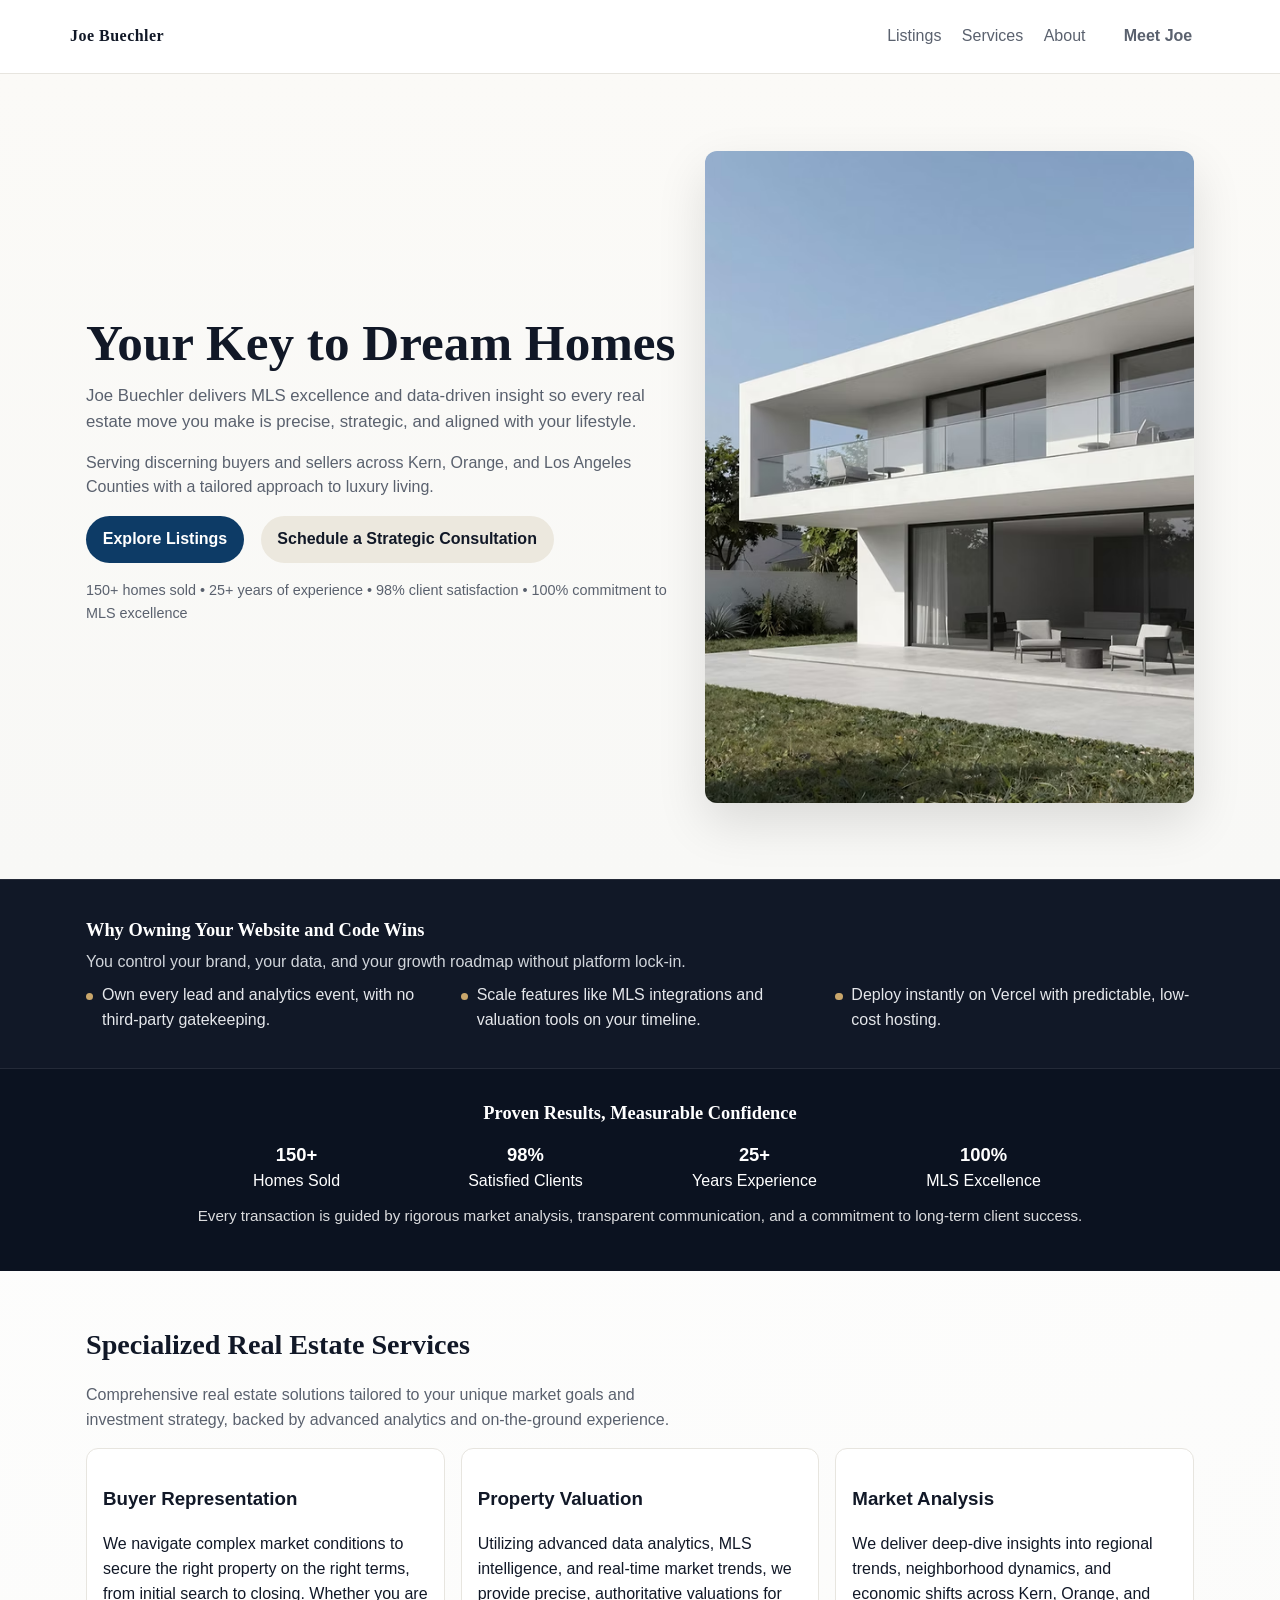
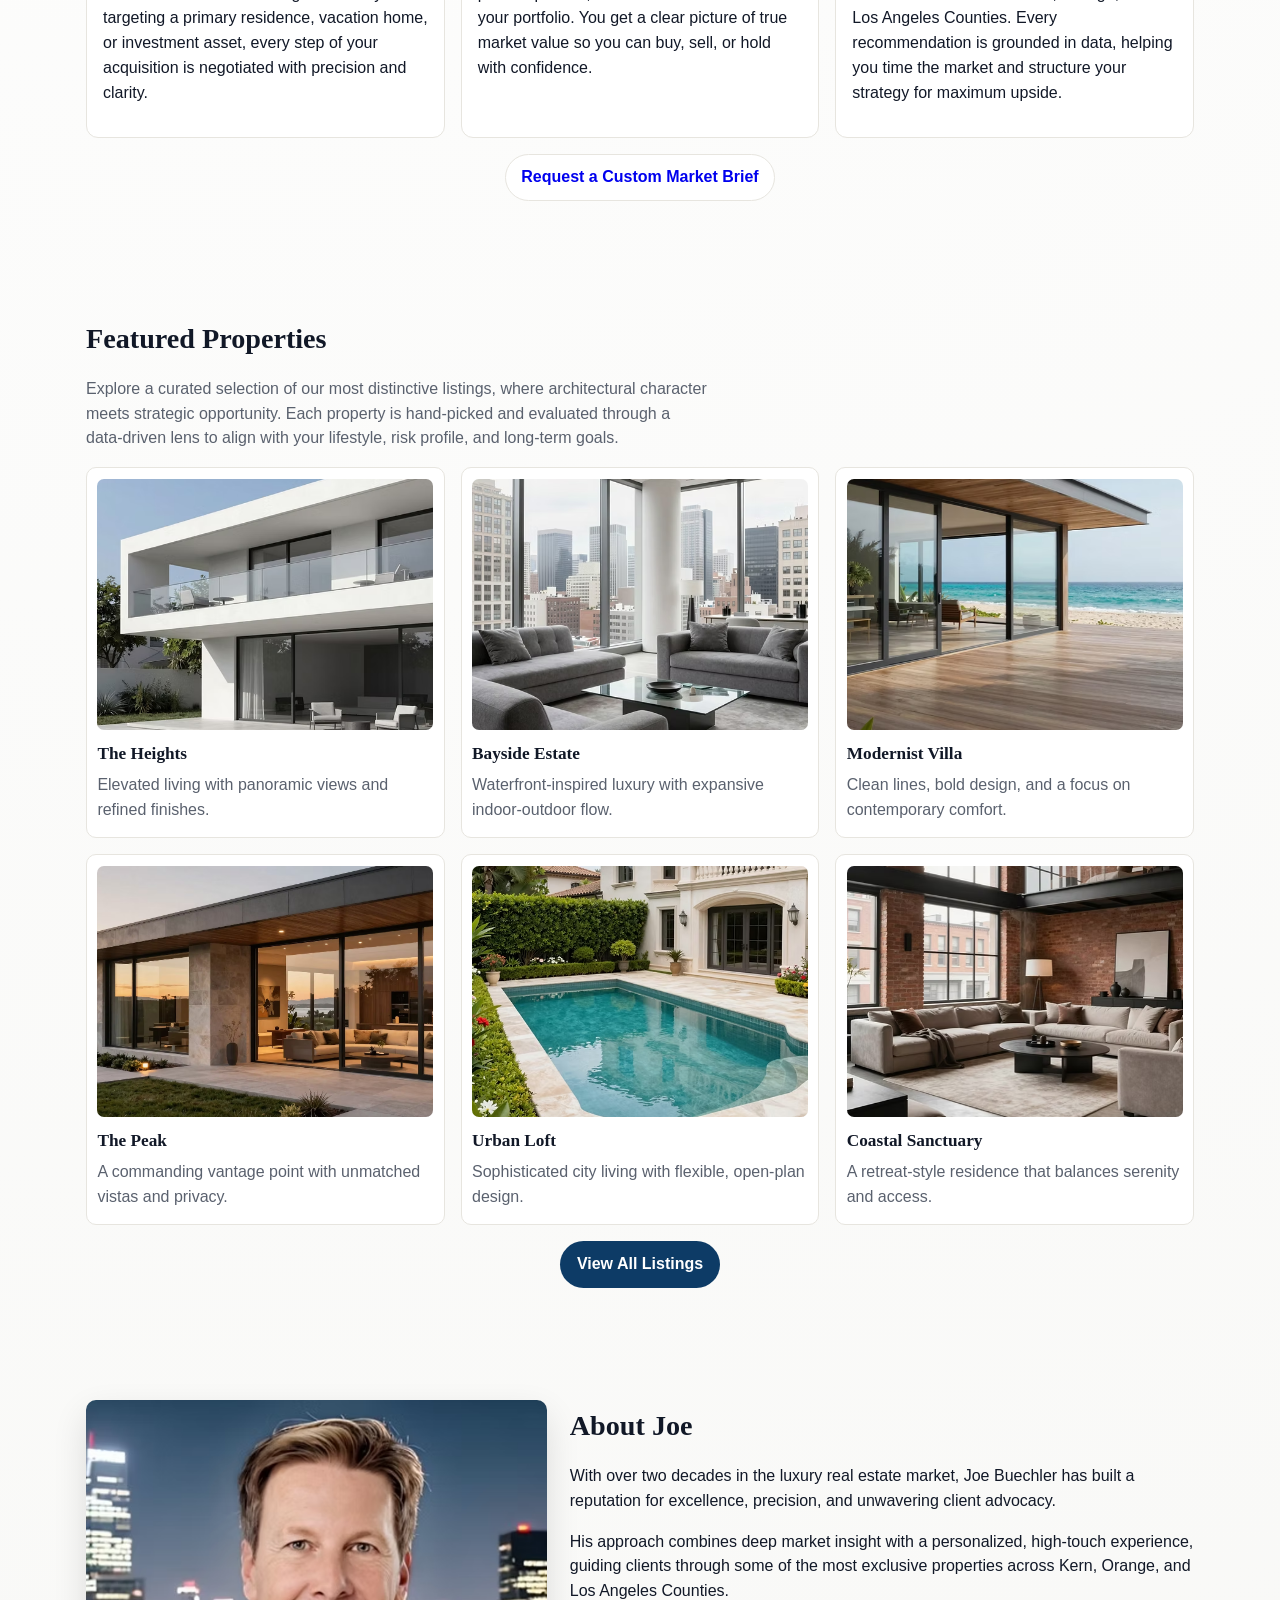
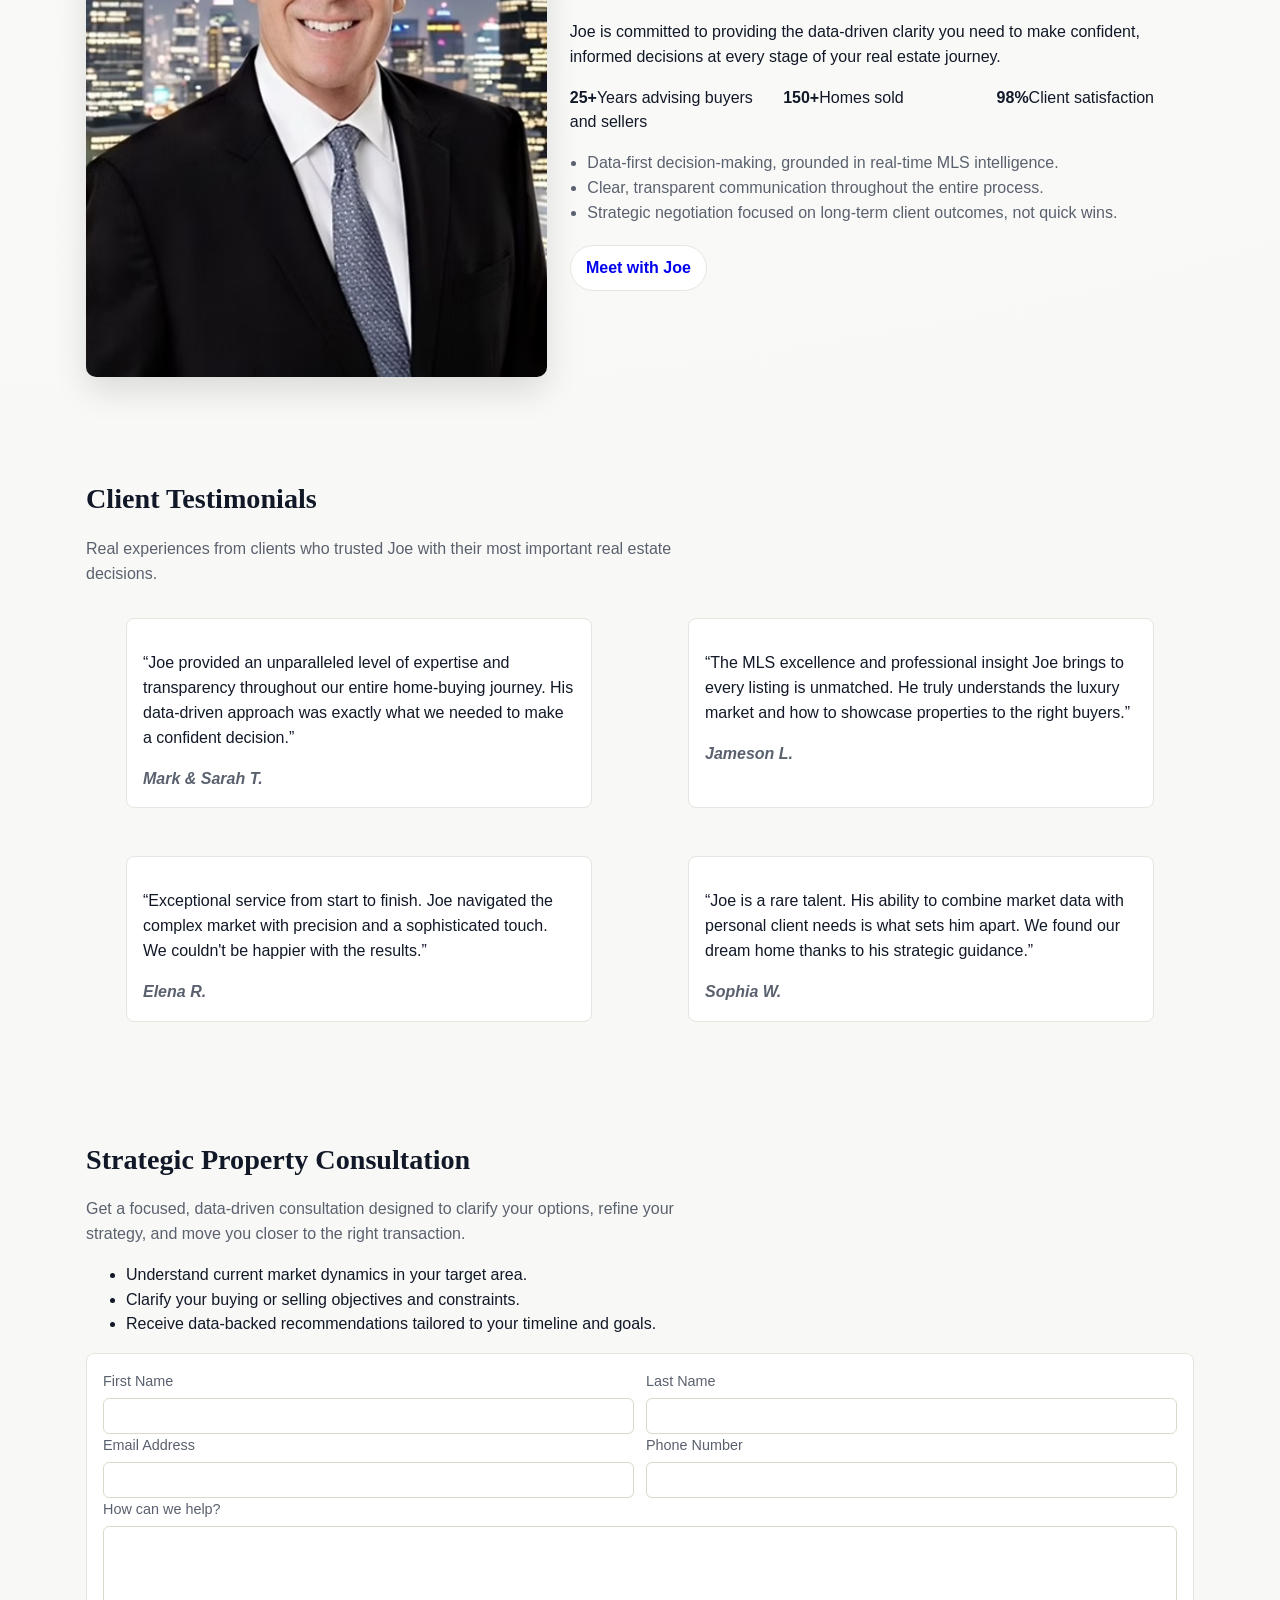
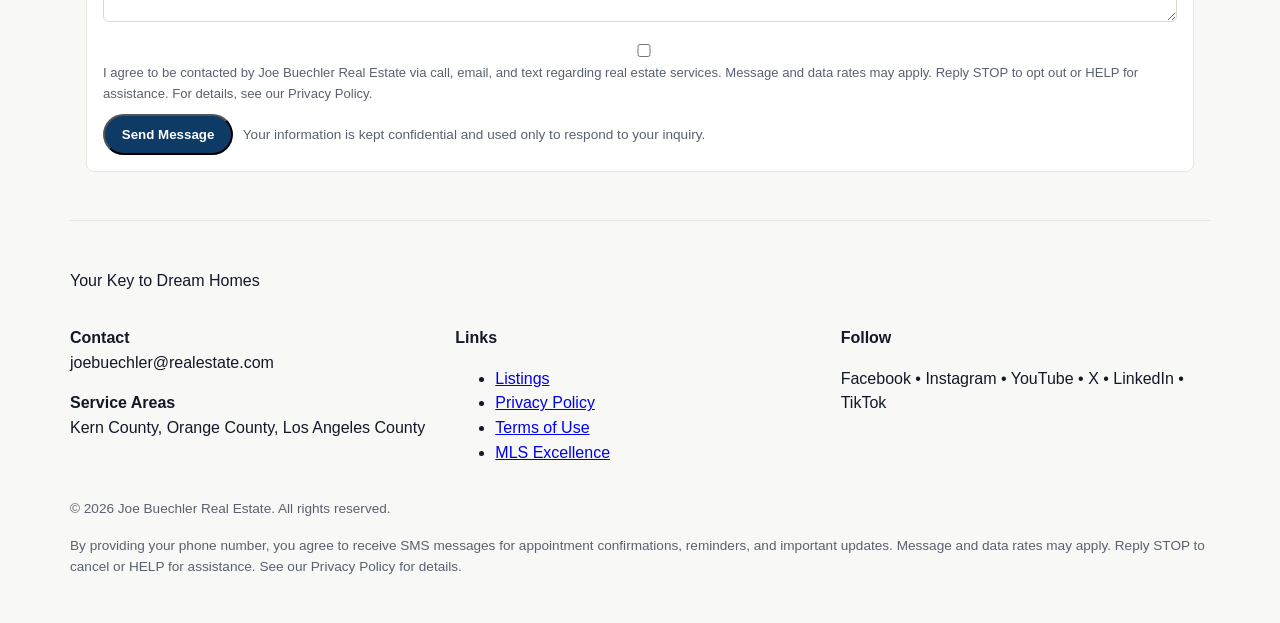
==== index.html @ d2c79ba0 "feat: initial joe buechler landing page" ====
<!doctype html>
<html lang="en">
<head>
  <meta charset="utf-8" />
  <meta name="viewport" content="width=device-width,initial-scale=1" />
  <title>Your Key to Dream Homes — Joe Buechler</title>
  <meta name="description" content="Joe Buechler delivers MLS excellence and data-driven insight for discerning buyers and sellers across Kern, Orange, and Los Angeles Counties." />
  <link rel="stylesheet" href="css/styles.css">
</head>
<body>
  <header class="site-header">
    <div class="container header-inner">
      <a class="brand" href="#">Joe Buechler</a>
      <nav class="site-nav" aria-label="Primary">
        <a href="#listings">Listings</a>
        <a href="#services">Services</a>
        <a href="#about">About</a>
        <a href="#contact" class="btn btn-ghost">Meet Joe</a>
      </nav>
    </div>
  </header>

  <main>
    <!-- Hero -->
    <section class="hero" id="hero">
      <div class="container hero-grid">
        <div class="hero-copy">
          <h1>Your Key to Dream Homes</h1>
          <p class="lede">Joe Buechler delivers MLS excellence and data-driven insight so every real estate move you make is precise, strategic, and aligned with your lifestyle.</p>
          <p class="sub">Serving discerning buyers and sellers across Kern, Orange, and Los Angeles Counties with a tailored approach to luxury living.</p>

          <div class="hero-ctas">
            <a class="btn btn-primary" href="#listings">Explore Listings</a>
            <a class="btn btn-secondary" href="#contact">Schedule a Strategic Consultation</a>
          </div>

          <p class="micro-trust">150+ homes sold • 25+ years of experience • 98% client satisfaction • 100% commitment to MLS excellence</p>
        </div>

        <figure class="hero-media">
          <img src="pics/Screenshot%202026-05-12%20155705.png" alt="Luxury city-view interior with floor-to-ceiling windows" loading="eager" decoding="async">
        </figure>
      </div>
    </section>

    <section class="ownership-band" aria-labelledby="ownership-title">
      <div class="container ownership-inner">
        <h2 id="ownership-title">Why Owning Your Website and Code Wins</h2>
        <p>You control your brand, your data, and your growth roadmap without platform lock-in.</p>
        <ul>
          <li>Own every lead and analytics event, with no third-party gatekeeping.</li>
          <li>Scale features like MLS integrations and valuation tools on your timeline.</li>
          <li>Deploy instantly on Vercel with predictable, low-cost hosting.</li>
        </ul>
      </div>
    </section>

    <!-- Trust metrics band -->
    <section class="metrics-band" aria-labelledby="metrics-label">
      <div class="container metrics-inner">
        <h2 id="metrics-label">Proven Results, Measurable Confidence</h2>
        <div class="metrics-grid">
          <div class="metric"><strong>150+</strong><span>Homes Sold</span></div>
          <div class="metric"><strong>98%</strong><span>Satisfied Clients</span></div>
          <div class="metric"><strong>25+</strong><span>Years Experience</span></div>
          <div class="metric"><strong>100%</strong><span>MLS Excellence</span></div>
        </div>
        <p class="metrics-copy">Every transaction is guided by rigorous market analysis, transparent communication, and a commitment to long-term client success.</p>
      </div>
    </section>

    <!-- Services -->
    <section id="services" class="section">
      <div class="container">
        <h2>Specialized Real Estate Services</h2>
        <p class="intro">Comprehensive real estate solutions tailored to your unique market goals and investment strategy, backed by advanced analytics and on-the-ground experience.</p>

        <div class="cards">
          <article class="card">
            <h3>Buyer Representation</h3>
            <p>We navigate complex market conditions to secure the right property on the right terms, from initial search to closing. Whether you are targeting a primary residence, vacation home, or investment asset, every step of your acquisition is negotiated with precision and clarity.</p>
          </article>

          <article class="card">
            <h3>Property Valuation</h3>
            <p>Utilizing advanced data analytics, MLS intelligence, and real-time market trends, we provide precise, authoritative valuations for your portfolio. You get a clear picture of true market value so you can buy, sell, or hold with confidence.</p>
          </article>

          <article class="card">
            <h3>Market Analysis</h3>
            <p>We deliver deep-dive insights into regional trends, neighborhood dynamics, and economic shifts across Kern, Orange, and Los Angeles Counties. Every recommendation is grounded in data, helping you time the market and structure your strategy for maximum upside.</p>
          </article>
        </div>

        <p class="center"><a class="btn btn-outline" href="#contact">Request a Custom Market Brief</a></p>
      </div>
    </section>

    <!-- Featured properties -->
    <section id="listings" class="section">
      <div class="container">
        <h2>Featured Properties</h2>
        <p class="intro">Explore a curated selection of our most distinctive listings, where architectural character meets strategic opportunity. Each property is hand-picked and evaluated through a data-driven lens to align with your lifestyle, risk profile, and long-term goals.</p>

        <div class="properties-grid">
          <article class="property-card">
            <img src="pics/Screenshot%202026-05-12%20155705.png" alt="The Heights listing interior" loading="lazy" decoding="async">
            <h4>The Heights</h4>
            <p>Elevated living with panoramic views and refined finishes.</p>
          </article>
          <article class="property-card">
            <img src="pics/Screenshot%202026-05-12%20155715.png" alt="Bayside Estate listing with pool" loading="lazy" decoding="async">
            <h4>Bayside Estate</h4>
            <p>Waterfront-inspired luxury with expansive indoor-outdoor flow.</p>
          </article>
          <article class="property-card">
            <img src="pics/Screenshot%202026-05-12%20155812.png" alt="Modernist Villa listing exterior" loading="lazy" decoding="async">
            <h4>Modernist Villa</h4>
            <p>Clean lines, bold design, and a focus on contemporary comfort.</p>
          </article>
          <article class="property-card">
            <img src="pics/ai-generated-IMAGE.avif" alt="The Peak listing with commanding architectural angles" loading="lazy" decoding="async">
            <h4>The Peak</h4>
            <p>A commanding vantage point with unmatched vistas and privacy.</p>
          </article>
          <article class="property-card">
            <img src="pics/Screenshot%202026-05-12%20155726.png" alt="Urban Loft listing with exposed brick and open plan" loading="lazy" decoding="async">
            <h4>Urban Loft</h4>
            <p>Sophisticated city living with flexible, open-plan design.</p>
          </article>
          <article class="property-card">
            <img src="pics/Screenshot%202026-05-12%20155758.png" alt="Coastal Sanctuary listing with beachfront deck" loading="lazy" decoding="async">
            <h4>Coastal Sanctuary</h4>
            <p>A retreat-style residence that balances serenity and access.</p>
          </article>
        </div>

        <p class="center"><a class="btn btn-primary" href="#listings">View All Listings</a></p>
      </div>
    </section>

    <!-- About -->
    <section id="about" class="section about">
      <div class="container about-grid">
        <figure class="about-media">
          <img src="pics/joe%20pic.avif" alt="Portrait of Joe Buechler" loading="lazy" decoding="async">
        </figure>
        <div>
        <h2>About Joe</h2>
        <p>With over two decades in the luxury real estate market, Joe Buechler has built a reputation for excellence, precision, and unwavering client advocacy.</p>
        <p>His approach combines deep market insight with a personalized, high-touch experience, guiding clients through some of the most exclusive properties across Kern, Orange, and Los Angeles Counties.</p>
        <p>Joe is committed to providing the data-driven clarity you need to make confident, informed decisions at every stage of your real estate journey.</p>

        <div class="stats-row">
          <div><strong>25+</strong><span>Years advising buyers and sellers</span></div>
          <div><strong>150+</strong><span>Homes sold</span></div>
          <div><strong>98%</strong><span>Client satisfaction</span></div>
        </div>

        <ul class="why-list">
          <li>Data-first decision-making, grounded in real-time MLS intelligence.</li>
          <li>Clear, transparent communication throughout the entire process.</li>
          <li>Strategic negotiation focused on long-term client outcomes, not quick wins.</li>
        </ul>

        <p><a class="btn btn-outline" href="#contact">Meet with Joe</a></p>
        </div>
      </div>
    </section>

    <!-- Testimonials -->
    <section class="section testimonials">
      <div class="container">
        <h2>Client Testimonials</h2>
        <p class="intro">Real experiences from clients who trusted Joe with their most important real estate decisions.</p>

        <div class="testimonials-grid">
          <blockquote class="testi">
            <p>“Joe provided an unparalleled level of expertise and transparency throughout our entire home-buying journey. His data-driven approach was exactly what we needed to make a confident decision.”</p>
            <cite>Mark & Sarah T.</cite>
          </blockquote>

          <blockquote class="testi">
            <p>“The MLS excellence and professional insight Joe brings to every listing is unmatched. He truly understands the luxury market and how to showcase properties to the right buyers.”</p>
            <cite>Jameson L.</cite>
          </blockquote>

          <blockquote class="testi">
            <p>“Exceptional service from start to finish. Joe navigated the complex market with precision and a sophisticated touch. We couldn't be happier with the results.”</p>
            <cite>Elena R.</cite>
          </blockquote>

          <blockquote class="testi">
            <p>“Joe is a rare talent. His ability to combine market data with personal client needs is what sets him apart. We found our dream home thanks to his strategic guidance.”</p>
            <cite>Sophia W.</cite>
          </blockquote>
        </div>
      </div>
    </section>

    <!-- Strategic consultation / form -->
    <section id="contact" class="section contact">
      <div class="container">
        <h2>Strategic Property Consultation</h2>
        <p class="intro">Get a focused, data-driven consultation designed to clarify your options, refine your strategy, and move you closer to the right transaction.</p>

        <ul class="value-list">
          <li>Understand current market dynamics in your target area.</li>
          <li>Clarify your buying or selling objectives and constraints.</li>
          <li>Receive data-backed recommendations tailored to your timeline and goals.</li>
        </ul>

        <form class="lead-form" action="#" method="post" novalidate>
          <div class="form-row">
            <label>First Name<input type="text" name="first" required></label>
            <label>Last Name<input type="text" name="last" required></label>
          </div>
          <div class="form-row">
            <label>Email Address<input type="email" name="email" required></label>
            <label>Phone Number<input type="tel" name="phone"></label>
          </div>
          <label class="full">How can we help?<textarea name="message" rows="5"></textarea></label>

          <label class="consent"><input type="checkbox" required> I agree to be contacted by Joe Buechler Real Estate via call, email, and text regarding real estate services. Message and data rates may apply. Reply STOP to opt out or HELP for assistance. For details, see our Privacy Policy.</label>

          <div class="form-actions">
            <button class="btn btn-primary" type="submit">Send Message</button>
            <p class="micro">Your information is kept confidential and used only to respond to your inquiry.</p>
          </div>
        </form>
      </div>
    </section>
  </main>

  <footer class="site-footer">
    <div class="container footer-inner">
      <p class="tagline">Your Key to Dream Homes</p>
      <div class="footer-grid">
        <div>
          <p><strong>Contact</strong><br>joebuechler@realestate.com</p>
          <p><strong>Service Areas</strong><br>Kern County, Orange County, Los Angeles County</p>
        </div>

        <div>
          <p><strong>Links</strong></p>
          <ul class="footer-links">
            <li><a href="#listings">Listings</a></li>
            <li><a href="#">Privacy Policy</a></li>
            <li><a href="#">Terms of Use</a></li>
            <li><a href="#">MLS Excellence</a></li>
          </ul>
        </div>

        <div>
          <p><strong>Follow</strong></p>
          <div class="socials">Facebook • Instagram • YouTube • X • LinkedIn • TikTok</div>
        </div>
      </div>

      <p class="legal">© 2026 Joe Buechler Real Estate. All rights reserved.</p>
      <p class="legal small">By providing your phone number, you agree to receive SMS messages for appointment confirmations, reminders, and important updates. Message and data rates may apply. Reply STOP to cancel or HELP for assistance. See our Privacy Policy for details.</p>
    </div>
  </footer>

  <script src="js/main.js" defer></script>
</body>
</html>
---- css/styles.css ----
:root{
  --bg:#f8f8f6;--surface:#ffffff;--muted:#5a616e;--accent:#111827;--primary:#0d3b66;--radius:12px;--container:1140px;--line:#e7e5df;--warm:#c9a66b
}
*{box-sizing:border-box}
body{font-family:"Avenir Next",Avenir,"Segoe UI",sans-serif;color:var(--accent);margin:0;background:radial-gradient(circle at 20% 0%,#ffffff 0%,var(--bg) 70%);-webkit-font-smoothing:antialiased;line-height:1.55}
.container{max-width:var(--container);margin:0 auto;padding:1rem}
.site-header{border-bottom:1px solid var(--line);background:rgba(255,255,255,.88);backdrop-filter:blur(6px);position:sticky;top:0;z-index:20}
.header-inner{display:flex;align-items:center;justify-content:space-between;padding:.75rem 0}
.brand{font-family:Georgia,"Times New Roman",serif;font-weight:700;letter-spacing:.03em;color:var(--accent);text-decoration:none}
.site-nav a{margin-left:1rem;color:var(--muted);text-decoration:none}
.btn{display:inline-block;padding:.7rem 1.05rem;border-radius:999px;text-decoration:none;font-weight:600;transition:transform .18s ease,box-shadow .18s ease}
.btn-primary{background:var(--primary);color:#fff}
.btn-primary:hover,.btn-secondary:hover,.btn-outline:hover{transform:translateY(-1px);box-shadow:0 8px 18px rgba(17,24,39,.12)}
.btn-secondary{background:#ece8de;color:var(--accent)}
.btn-outline{border:1px solid var(--line);padding:.62rem .95rem;background:#fff}
.btn-ghost{background:transparent;border:1px solid transparent}

.hero{padding:2.2rem 0 2.8rem;background:linear-gradient(180deg,#fbfaf7 0%,#f8f8f6 100%)}
.hero-grid{display:grid;grid-template-columns:1fr;gap:1.2rem;align-items:center}
.hero h1{font-family:Georgia,"Times New Roman",serif;font-size:clamp(1.9rem,4vw,3.4rem);line-height:1.08;margin:0 0 .75rem}
.lede{font-size:1.05rem;color:var(--muted);margin:0 0 .25rem}
.sub{color:var(--muted);margin-bottom:1rem}
.hero-ctas a{margin-right:.75rem}
.micro-trust{color:var(--muted);font-size:.9rem;margin-top:1rem}
.hero-media{margin:0;overflow:hidden;border-radius:var(--radius);box-shadow:0 20px 50px rgba(0,0,0,.12)}
.hero-media img{display:block;width:100%;height:100%;min-height:340px;object-fit:cover}

.ownership-band{background:#111827;color:#fff;padding:1.2rem 0;border-top:1px solid rgba(255,255,255,.08);border-bottom:1px solid rgba(255,255,255,.08)}
.ownership-band h2{margin:0 0 .35rem;font-family:Georgia,"Times New Roman",serif;font-size:1.15rem}
.ownership-band p{margin:.1rem 0 .55rem;color:#d1d5db}
.ownership-band ul{display:grid;grid-template-columns:1fr;gap:.35rem;list-style:none;padding:0;margin:0}
.ownership-band li{position:relative;padding-left:1rem;color:#e5e7eb}
.ownership-band li::before{content:"";position:absolute;left:0;top:.6em;width:.45rem;height:.45rem;border-radius:999px;background:var(--warm)}

.metrics-band{background:#0b1220;color:#fff;padding:.8rem 0}
.metrics-inner{display:flex;flex-direction:column;align-items:center}
.metrics-inner h2{font-family:Georgia,"Times New Roman",serif;margin:.1rem 0 .8rem;text-align:center;font-size:1.15rem}
.metrics-grid{display:grid;grid-template-columns:repeat(4,1fr);gap:1rem;width:100%;max-width:900px;text-align:center}
.metric strong{display:block;font-size:1.15rem}
.metrics-copy{color:rgba(255,255,255,.85);font-size:.95rem;margin-top:.6rem}

.section{padding:2rem 0}
.intro{color:var(--muted);max-width:70ch}
.section h2{font-family:Georgia,"Times New Roman",serif;font-size:clamp(1.45rem,2.2vw,2rem);margin:.25rem 0 .7rem}
.cards{display:grid;grid-template-columns:1fr;gap:1rem;margin-top:1rem}
.card{background:var(--surface);border:1px solid var(--line);padding:1rem;border-radius:var(--radius)}

.properties-grid{display:grid;grid-template-columns:1fr;gap:1rem;margin-top:1rem}
.property-card{border:1px solid var(--line);padding:.65rem;border-radius:10px;background:var(--surface)}
.property-card img{display:block;width:100%;aspect-ratio:4/3;object-fit:cover;border-radius:7px}
.property-card h4{margin:.65rem 0 .35rem;font-family:Georgia,"Times New Roman",serif;font-size:1.08rem}
.property-card p{margin:0 0 .25rem;color:var(--muted)}

.about-grid{display:grid;grid-template-columns:1fr;gap:1rem;align-items:start}
.about-media{margin:0;border-radius:10px;overflow:hidden;box-shadow:0 14px 34px rgba(0,0,0,.12)}
.about-media img{display:block;width:100%;aspect-ratio:4/5;object-fit:cover}
.about .stats-row{display:grid;grid-template-columns:repeat(3,1fr);gap:1rem;margin:1rem 0}
.why-list{margin:1rem 0 1.2rem;padding-left:1.1rem;color:var(--muted)}

.testimonials-grid{display:grid;grid-template-columns:1fr;gap:1rem}
.testi{background:var(--surface);border:1px solid var(--line);padding:1rem;border-radius:8px}
.testi cite{display:block;margin-top:.6rem;color:var(--muted);font-weight:600}

.contact .lead-form{background:var(--surface);border:1px solid var(--line);padding:1rem;border-radius:8px}
.form-row{display:grid;grid-template-columns:1fr;gap:.75rem}
label{display:block;font-size:.9rem;color:var(--muted)}
input,textarea{width:100%;padding:.6rem;border:1px solid #ddd8cc;border-radius:6px;margin-top:.35rem;background:#fff}
input:focus-visible,textarea:focus-visible,a:focus-visible,button:focus-visible{outline:2px solid var(--primary);outline-offset:2px}
.consent{font-size:.82rem;color:var(--muted);display:block;margin-top:.6rem}
.form-actions{display:flex;flex-direction:column;align-items:flex-start;gap:.6rem;margin-top:.6rem}
.micro{color:var(--muted);font-size:.85rem;margin:0}

.footer-inner{padding:2rem 0;border-top:1px solid var(--line)}
.footer-grid{display:grid;grid-template-columns:1fr;gap:1rem}
.legal{color:var(--muted);font-size:.85rem;margin-top:1rem}

.center{text-align:center}
.sr-only{position:absolute;width:1px;height:1px;padding:0;margin:-1px;overflow:hidden;clip:rect(0,0,0,0);white-space:nowrap;border:0}

@media(min-width:760px){
  .hero-grid{grid-template-columns:1.1fr .9fr;gap:1.4rem}
  .ownership-band ul{grid-template-columns:repeat(3,1fr);gap:1rem}
  .cards{grid-template-columns:repeat(3,1fr)}
  .properties-grid{grid-template-columns:repeat(3,1fr)}
  .testimonials-grid{grid-template-columns:repeat(2,1fr)}
  .form-row{grid-template-columns:repeat(2,1fr)}
  .form-actions{flex-direction:row;align-items:center}
  .footer-grid{grid-template-columns:repeat(3,1fr)}
}

@media(min-width:1100px){
  .hero{padding:3.8rem 0}
  .about-grid{grid-template-columns:.85fr 1.15fr;gap:1.4rem}
}
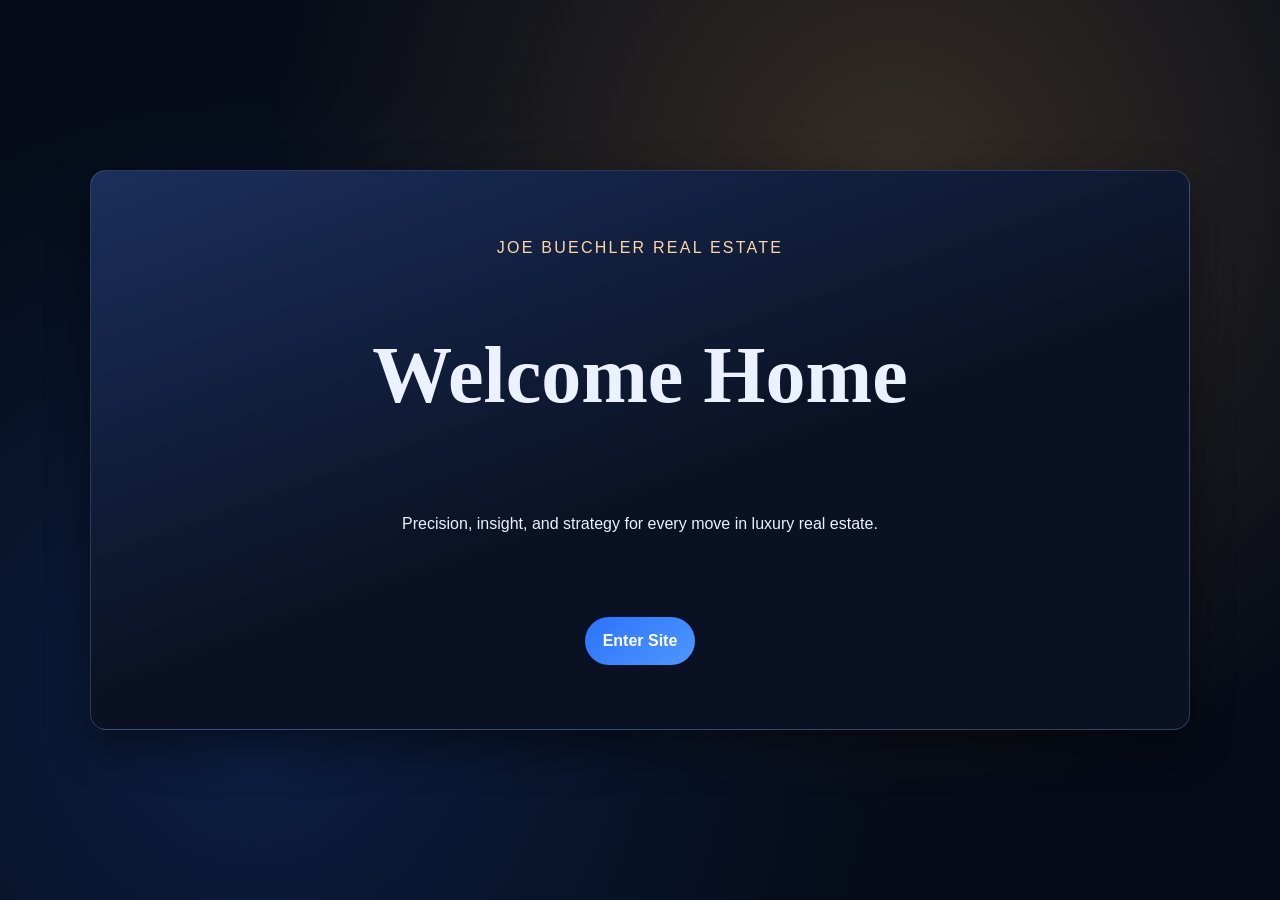
==== commit e75863ba: "feat: premium redesign with splash listings and legal pages" ====
--- a/index.html
+++ b/index.html
@@ -3,265 +3,28 @@
 <head>
   <meta charset="utf-8" />
   <meta name="viewport" content="width=device-width,initial-scale=1" />
-  <title>Your Key to Dream Homes — Joe Buechler</title>
-  <meta name="description" content="Joe Buechler delivers MLS excellence and data-driven insight for discerning buyers and sellers across Kern, Orange, and Los Angeles Counties." />
+  <title>Welcome Home | Joe Buechler Real Estate</title>
+  <meta name="description" content="Welcome to Joe Buechler Real Estate." />
   <link rel="stylesheet" href="css/styles.css">
 </head>
-<body>
-  <header class="site-header">
-    <div class="container header-inner">
-      <a class="brand" href="#">Joe Buechler</a>
-      <nav class="site-nav" aria-label="Primary">
-        <a href="#listings">Listings</a>
-        <a href="#services">Services</a>
-        <a href="#about">About</a>
-        <a href="#contact" class="btn btn-ghost">Meet Joe</a>
-      </nav>
-    </div>
-  </header>
-
-  <main>
-    <!-- Hero -->
-    <section class="hero" id="hero">
-      <div class="container hero-grid">
-        <div class="hero-copy">
-          <h1>Your Key to Dream Homes</h1>
-          <p class="lede">Joe Buechler delivers MLS excellence and data-driven insight so every real estate move you make is precise, strategic, and aligned with your lifestyle.</p>
-          <p class="sub">Serving discerning buyers and sellers across Kern, Orange, and Los Angeles Counties with a tailored approach to luxury living.</p>
-
-          <div class="hero-ctas">
-            <a class="btn btn-primary" href="#listings">Explore Listings</a>
-            <a class="btn btn-secondary" href="#contact">Schedule a Strategic Consultation</a>
-          </div>
-
-          <p class="micro-trust">150+ homes sold • 25+ years of experience • 98% client satisfaction • 100% commitment to MLS excellence</p>
+<body class="splash-page">
+  <main class="splash-wrap" aria-label="Welcome intro">
+    <section class="door-scene">
+      <div class="door-frame">
+        <div class="door left-door">
+          <img src="pics/logo.png" alt="Joe Buechler Real Estate logo" class="door-logo" />
         </div>
-
-        <figure class="hero-media">
-          <img src="pics/Screenshot%202026-05-12%20155705.png" alt="Luxury city-view interior with floor-to-ceiling windows" loading="eager" decoding="async">
-        </figure>
-      </div>
-    </section>
-
-    <section class="ownership-band" aria-labelledby="ownership-title">
-      <div class="container ownership-inner">
-        <h2 id="ownership-title">Why Owning Your Website and Code Wins</h2>
-        <p>You control your brand, your data, and your growth roadmap without platform lock-in.</p>
-        <ul>
-          <li>Own every lead and analytics event, with no third-party gatekeeping.</li>
-          <li>Scale features like MLS integrations and valuation tools on your timeline.</li>
-          <li>Deploy instantly on Vercel with predictable, low-cost hosting.</li>
-        </ul>
-      </div>
-    </section>
-
-    <!-- Trust metrics band -->
-    <section class="metrics-band" aria-labelledby="metrics-label">
-      <div class="container metrics-inner">
-        <h2 id="metrics-label">Proven Results, Measurable Confidence</h2>
-        <div class="metrics-grid">
-          <div class="metric"><strong>150+</strong><span>Homes Sold</span></div>
-          <div class="metric"><strong>98%</strong><span>Satisfied Clients</span></div>
-          <div class="metric"><strong>25+</strong><span>Years Experience</span></div>
-          <div class="metric"><strong>100%</strong><span>MLS Excellence</span></div>
+        <div class="door right-door"></div>
+        <div class="welcome-copy">
+          <p class="welcome-kicker">Joe Buechler Real Estate</p>
+          <h1>Welcome Home</h1>
+          <p>Precision, insight, and strategy for every move in luxury real estate.</p>
+          <a class="btn btn-primary" href="home.html">Enter Site</a>
         </div>
-        <p class="metrics-copy">Every transaction is guided by rigorous market analysis, transparent communication, and a commitment to long-term client success.</p>
-      </div>
-    </section>
-
-    <!-- Services -->
-    <section id="services" class="section">
-      <div class="container">
-        <h2>Specialized Real Estate Services</h2>
-        <p class="intro">Comprehensive real estate solutions tailored to your unique market goals and investment strategy, backed by advanced analytics and on-the-ground experience.</p>
-
-        <div class="cards">
-          <article class="card">
-            <h3>Buyer Representation</h3>
-            <p>We navigate complex market conditions to secure the right property on the right terms, from initial search to closing. Whether you are targeting a primary residence, vacation home, or investment asset, every step of your acquisition is negotiated with precision and clarity.</p>
-          </article>
-
-          <article class="card">
-            <h3>Property Valuation</h3>
-            <p>Utilizing advanced data analytics, MLS intelligence, and real-time market trends, we provide precise, authoritative valuations for your portfolio. You get a clear picture of true market value so you can buy, sell, or hold with confidence.</p>
-          </article>
-
-          <article class="card">
-            <h3>Market Analysis</h3>
-            <p>We deliver deep-dive insights into regional trends, neighborhood dynamics, and economic shifts across Kern, Orange, and Los Angeles Counties. Every recommendation is grounded in data, helping you time the market and structure your strategy for maximum upside.</p>
-          </article>
-        </div>
-
-        <p class="center"><a class="btn btn-outline" href="#contact">Request a Custom Market Brief</a></p>
-      </div>
-    </section>
-
-    <!-- Featured properties -->
-    <section id="listings" class="section">
-      <div class="container">
-        <h2>Featured Properties</h2>
-        <p class="intro">Explore a curated selection of our most distinctive listings, where architectural character meets strategic opportunity. Each property is hand-picked and evaluated through a data-driven lens to align with your lifestyle, risk profile, and long-term goals.</p>
-
-        <div class="properties-grid">
-          <article class="property-card">
-            <img src="pics/Screenshot%202026-05-12%20155705.png" alt="The Heights listing interior" loading="lazy" decoding="async">
-            <h4>The Heights</h4>
-            <p>Elevated living with panoramic views and refined finishes.</p>
-          </article>
-          <article class="property-card">
-            <img src="pics/Screenshot%202026-05-12%20155715.png" alt="Bayside Estate listing with pool" loading="lazy" decoding="async">
-            <h4>Bayside Estate</h4>
-            <p>Waterfront-inspired luxury with expansive indoor-outdoor flow.</p>
-          </article>
-          <article class="property-card">
-            <img src="pics/Screenshot%202026-05-12%20155812.png" alt="Modernist Villa listing exterior" loading="lazy" decoding="async">
-            <h4>Modernist Villa</h4>
-            <p>Clean lines, bold design, and a focus on contemporary comfort.</p>
-          </article>
-          <article class="property-card">
-            <img src="pics/ai-generated-IMAGE.avif" alt="The Peak listing with commanding architectural angles" loading="lazy" decoding="async">
-            <h4>The Peak</h4>
-            <p>A commanding vantage point with unmatched vistas and privacy.</p>
-          </article>
-          <article class="property-card">
-            <img src="pics/Screenshot%202026-05-12%20155726.png" alt="Urban Loft listing with exposed brick and open plan" loading="lazy" decoding="async">
-            <h4>Urban Loft</h4>
-            <p>Sophisticated city living with flexible, open-plan design.</p>
-          </article>
-          <article class="property-card">
-            <img src="pics/Screenshot%202026-05-12%20155758.png" alt="Coastal Sanctuary listing with beachfront deck" loading="lazy" decoding="async">
-            <h4>Coastal Sanctuary</h4>
-            <p>A retreat-style residence that balances serenity and access.</p>
-          </article>
-        </div>
-
-        <p class="center"><a class="btn btn-primary" href="#listings">View All Listings</a></p>
-      </div>
-    </section>
-
-    <!-- About -->
-    <section id="about" class="section about">
-      <div class="container about-grid">
-        <figure class="about-media">
-          <img src="pics/joe%20pic.avif" alt="Portrait of Joe Buechler" loading="lazy" decoding="async">
-        </figure>
-        <div>
-        <h2>About Joe</h2>
-        <p>With over two decades in the luxury real estate market, Joe Buechler has built a reputation for excellence, precision, and unwavering client advocacy.</p>
-        <p>His approach combines deep market insight with a personalized, high-touch experience, guiding clients through some of the most exclusive properties across Kern, Orange, and Los Angeles Counties.</p>
-        <p>Joe is committed to providing the data-driven clarity you need to make confident, informed decisions at every stage of your real estate journey.</p>
-
-        <div class="stats-row">
-          <div><strong>25+</strong><span>Years advising buyers and sellers</span></div>
-          <div><strong>150+</strong><span>Homes sold</span></div>
-          <div><strong>98%</strong><span>Client satisfaction</span></div>
-        </div>
-
-        <ul class="why-list">
-          <li>Data-first decision-making, grounded in real-time MLS intelligence.</li>
-          <li>Clear, transparent communication throughout the entire process.</li>
-          <li>Strategic negotiation focused on long-term client outcomes, not quick wins.</li>
-        </ul>
-
-        <p><a class="btn btn-outline" href="#contact">Meet with Joe</a></p>
-        </div>
-      </div>
-    </section>
-
-    <!-- Testimonials -->
-    <section class="section testimonials">
-      <div class="container">
-        <h2>Client Testimonials</h2>
-        <p class="intro">Real experiences from clients who trusted Joe with their most important real estate decisions.</p>
-
-        <div class="testimonials-grid">
-          <blockquote class="testi">
-            <p>“Joe provided an unparalleled level of expertise and transparency throughout our entire home-buying journey. His data-driven approach was exactly what we needed to make a confident decision.”</p>
-            <cite>Mark & Sarah T.</cite>
-          </blockquote>
-
-          <blockquote class="testi">
-            <p>“The MLS excellence and professional insight Joe brings to every listing is unmatched. He truly understands the luxury market and how to showcase properties to the right buyers.”</p>
-            <cite>Jameson L.</cite>
-          </blockquote>
-
-          <blockquote class="testi">
-            <p>“Exceptional service from start to finish. Joe navigated the complex market with precision and a sophisticated touch. We couldn't be happier with the results.”</p>
-            <cite>Elena R.</cite>
-          </blockquote>
-
-          <blockquote class="testi">
-            <p>“Joe is a rare talent. His ability to combine market data with personal client needs is what sets him apart. We found our dream home thanks to his strategic guidance.”</p>
-            <cite>Sophia W.</cite>
-          </blockquote>
-        </div>
-      </div>
-    </section>
-
-    <!-- Strategic consultation / form -->
-    <section id="contact" class="section contact">
-      <div class="container">
-        <h2>Strategic Property Consultation</h2>
-        <p class="intro">Get a focused, data-driven consultation designed to clarify your options, refine your strategy, and move you closer to the right transaction.</p>
-
-        <ul class="value-list">
-          <li>Understand current market dynamics in your target area.</li>
-          <li>Clarify your buying or selling objectives and constraints.</li>
-          <li>Receive data-backed recommendations tailored to your timeline and goals.</li>
-        </ul>
-
-        <form class="lead-form" action="#" method="post" novalidate>
-          <div class="form-row">
-            <label>First Name<input type="text" name="first" required></label>
-            <label>Last Name<input type="text" name="last" required></label>
-          </div>
-          <div class="form-row">
-            <label>Email Address<input type="email" name="email" required></label>
-            <label>Phone Number<input type="tel" name="phone"></label>
-          </div>
-          <label class="full">How can we help?<textarea name="message" rows="5"></textarea></label>
-
-          <label class="consent"><input type="checkbox" required> I agree to be contacted by Joe Buechler Real Estate via call, email, and text regarding real estate services. Message and data rates may apply. Reply STOP to opt out or HELP for assistance. For details, see our Privacy Policy.</label>
-
-          <div class="form-actions">
-            <button class="btn btn-primary" type="submit">Send Message</button>
-            <p class="micro">Your information is kept confidential and used only to respond to your inquiry.</p>
-          </div>
-        </form>
       </div>
     </section>
   </main>
 
-  <footer class="site-footer">
-    <div class="container footer-inner">
-      <p class="tagline">Your Key to Dream Homes</p>
-      <div class="footer-grid">
-        <div>
-          <p><strong>Contact</strong><br>joebuechler@realestate.com</p>
-          <p><strong>Service Areas</strong><br>Kern County, Orange County, Los Angeles County</p>
-        </div>
-
-        <div>
-          <p><strong>Links</strong></p>
-          <ul class="footer-links">
-            <li><a href="#listings">Listings</a></li>
-            <li><a href="#">Privacy Policy</a></li>
-            <li><a href="#">Terms of Use</a></li>
-            <li><a href="#">MLS Excellence</a></li>
-          </ul>
-        </div>
-
-        <div>
-          <p><strong>Follow</strong></p>
-          <div class="socials">Facebook • Instagram • YouTube • X • LinkedIn • TikTok</div>
-        </div>
-      </div>
-
-      <p class="legal">© 2026 Joe Buechler Real Estate. All rights reserved.</p>
-      <p class="legal small">By providing your phone number, you agree to receive SMS messages for appointment confirmations, reminders, and important updates. Message and data rates may apply. Reply STOP to cancel or HELP for assistance. See our Privacy Policy for details.</p>
-    </div>
-  </footer>
-
   <script src="js/main.js" defer></script>
 </body>
 </html>
--- a/css/styles.css
+++ b/css/styles.css
@@ -1,94 +1,780 @@
-:root{
-  --bg:#f8f8f6;--surface:#ffffff;--muted:#5a616e;--accent:#111827;--primary:#0d3b66;--radius:12px;--container:1140px;--line:#e7e5df;--warm:#c9a66b
-}
-*{box-sizing:border-box}
-body{font-family:"Avenir Next",Avenir,"Segoe UI",sans-serif;color:var(--accent);margin:0;background:radial-gradient(circle at 20% 0%,#ffffff 0%,var(--bg) 70%);-webkit-font-smoothing:antialiased;line-height:1.55}
-.container{max-width:var(--container);margin:0 auto;padding:1rem}
-.site-header{border-bottom:1px solid var(--line);background:rgba(255,255,255,.88);backdrop-filter:blur(6px);position:sticky;top:0;z-index:20}
-.header-inner{display:flex;align-items:center;justify-content:space-between;padding:.75rem 0}
-.brand{font-family:Georgia,"Times New Roman",serif;font-weight:700;letter-spacing:.03em;color:var(--accent);text-decoration:none}
-.site-nav a{margin-left:1rem;color:var(--muted);text-decoration:none}
-.btn{display:inline-block;padding:.7rem 1.05rem;border-radius:999px;text-decoration:none;font-weight:600;transition:transform .18s ease,box-shadow .18s ease}
-.btn-primary{background:var(--primary);color:#fff}
-.btn-primary:hover,.btn-secondary:hover,.btn-outline:hover{transform:translateY(-1px);box-shadow:0 8px 18px rgba(17,24,39,.12)}
-.btn-secondary{background:#ece8de;color:var(--accent)}
-.btn-outline{border:1px solid var(--line);padding:.62rem .95rem;background:#fff}
-.btn-ghost{background:transparent;border:1px solid transparent}
-
-.hero{padding:2.2rem 0 2.8rem;background:linear-gradient(180deg,#fbfaf7 0%,#f8f8f6 100%)}
-.hero-grid{display:grid;grid-template-columns:1fr;gap:1.2rem;align-items:center}
-.hero h1{font-family:Georgia,"Times New Roman",serif;font-size:clamp(1.9rem,4vw,3.4rem);line-height:1.08;margin:0 0 .75rem}
-.lede{font-size:1.05rem;color:var(--muted);margin:0 0 .25rem}
-.sub{color:var(--muted);margin-bottom:1rem}
-.hero-ctas a{margin-right:.75rem}
-.micro-trust{color:var(--muted);font-size:.9rem;margin-top:1rem}
-.hero-media{margin:0;overflow:hidden;border-radius:var(--radius);box-shadow:0 20px 50px rgba(0,0,0,.12)}
-.hero-media img{display:block;width:100%;height:100%;min-height:340px;object-fit:cover}
-
-.ownership-band{background:#111827;color:#fff;padding:1.2rem 0;border-top:1px solid rgba(255,255,255,.08);border-bottom:1px solid rgba(255,255,255,.08)}
-.ownership-band h2{margin:0 0 .35rem;font-family:Georgia,"Times New Roman",serif;font-size:1.15rem}
-.ownership-band p{margin:.1rem 0 .55rem;color:#d1d5db}
-.ownership-band ul{display:grid;grid-template-columns:1fr;gap:.35rem;list-style:none;padding:0;margin:0}
-.ownership-band li{position:relative;padding-left:1rem;color:#e5e7eb}
-.ownership-band li::before{content:"";position:absolute;left:0;top:.6em;width:.45rem;height:.45rem;border-radius:999px;background:var(--warm)}
-
-.metrics-band{background:#0b1220;color:#fff;padding:.8rem 0}
-.metrics-inner{display:flex;flex-direction:column;align-items:center}
-.metrics-inner h2{font-family:Georgia,"Times New Roman",serif;margin:.1rem 0 .8rem;text-align:center;font-size:1.15rem}
-.metrics-grid{display:grid;grid-template-columns:repeat(4,1fr);gap:1rem;width:100%;max-width:900px;text-align:center}
-.metric strong{display:block;font-size:1.15rem}
-.metrics-copy{color:rgba(255,255,255,.85);font-size:.95rem;margin-top:.6rem}
-
-.section{padding:2rem 0}
-.intro{color:var(--muted);max-width:70ch}
-.section h2{font-family:Georgia,"Times New Roman",serif;font-size:clamp(1.45rem,2.2vw,2rem);margin:.25rem 0 .7rem}
-.cards{display:grid;grid-template-columns:1fr;gap:1rem;margin-top:1rem}
-.card{background:var(--surface);border:1px solid var(--line);padding:1rem;border-radius:var(--radius)}
-
-.properties-grid{display:grid;grid-template-columns:1fr;gap:1rem;margin-top:1rem}
-.property-card{border:1px solid var(--line);padding:.65rem;border-radius:10px;background:var(--surface)}
-.property-card img{display:block;width:100%;aspect-ratio:4/3;object-fit:cover;border-radius:7px}
-.property-card h4{margin:.65rem 0 .35rem;font-family:Georgia,"Times New Roman",serif;font-size:1.08rem}
-.property-card p{margin:0 0 .25rem;color:var(--muted)}
-
-.about-grid{display:grid;grid-template-columns:1fr;gap:1rem;align-items:start}
-.about-media{margin:0;border-radius:10px;overflow:hidden;box-shadow:0 14px 34px rgba(0,0,0,.12)}
-.about-media img{display:block;width:100%;aspect-ratio:4/5;object-fit:cover}
-.about .stats-row{display:grid;grid-template-columns:repeat(3,1fr);gap:1rem;margin:1rem 0}
-.why-list{margin:1rem 0 1.2rem;padding-left:1.1rem;color:var(--muted)}
-
-.testimonials-grid{display:grid;grid-template-columns:1fr;gap:1rem}
-.testi{background:var(--surface);border:1px solid var(--line);padding:1rem;border-radius:8px}
-.testi cite{display:block;margin-top:.6rem;color:var(--muted);font-weight:600}
-
-.contact .lead-form{background:var(--surface);border:1px solid var(--line);padding:1rem;border-radius:8px}
-.form-row{display:grid;grid-template-columns:1fr;gap:.75rem}
-label{display:block;font-size:.9rem;color:var(--muted)}
-input,textarea{width:100%;padding:.6rem;border:1px solid #ddd8cc;border-radius:6px;margin-top:.35rem;background:#fff}
-input:focus-visible,textarea:focus-visible,a:focus-visible,button:focus-visible{outline:2px solid var(--primary);outline-offset:2px}
-.consent{font-size:.82rem;color:var(--muted);display:block;margin-top:.6rem}
-.form-actions{display:flex;flex-direction:column;align-items:flex-start;gap:.6rem;margin-top:.6rem}
-.micro{color:var(--muted);font-size:.85rem;margin:0}
-
-.footer-inner{padding:2rem 0;border-top:1px solid var(--line)}
-.footer-grid{display:grid;grid-template-columns:1fr;gap:1rem}
-.legal{color:var(--muted);font-size:.85rem;margin-top:1rem}
-
-.center{text-align:center}
-.sr-only{position:absolute;width:1px;height:1px;padding:0;margin:-1px;overflow:hidden;clip:rect(0,0,0,0);white-space:nowrap;border:0}
-
-@media(min-width:760px){
-  .hero-grid{grid-template-columns:1.1fr .9fr;gap:1.4rem}
-  .ownership-band ul{grid-template-columns:repeat(3,1fr);gap:1rem}
-  .cards{grid-template-columns:repeat(3,1fr)}
-  .properties-grid{grid-template-columns:repeat(3,1fr)}
-  .testimonials-grid{grid-template-columns:repeat(2,1fr)}
-  .form-row{grid-template-columns:repeat(2,1fr)}
-  .form-actions{flex-direction:row;align-items:center}
-  .footer-grid{grid-template-columns:repeat(3,1fr)}
-}
-
-@media(min-width:1100px){
-  .hero{padding:3.8rem 0}
-  .about-grid{grid-template-columns:.85fr 1.15fr;gap:1.4rem}
-}
+:root {
+  --bg: #060a14;
+  --bg-soft: #0a1122;
+  --surface: #0f1a31;
+  --surface-2: #132445;
+  --text: #ecf1ff;
+  --muted: #adc0e9;
+  --line: rgba(174, 200, 255, 0.22);
+  --accent: #f6b35d;
+  --accent-2: #ef6a3d;
+  --primary: #2b73ff;
+  --success: #18c7a0;
+  --radius: 14px;
+  --shadow: 0 18px 44px rgba(0, 0, 0, 0.42);
+  --container: 1160px;
+}
+
+* {
+  box-sizing: border-box;
+}
+
+html,
+body {
+  margin: 0;
+  padding: 0;
+}
+
+body {
+  font-family: "Avenir Next", "Segoe UI", sans-serif;
+  color: var(--text);
+  background: radial-gradient(circle at 12% 0%, #1f2d52 0%, var(--bg) 45%) no-repeat fixed;
+  line-height: 1.58;
+  overflow-x: hidden;
+}
+
+.theme-cosmic::before,
+.theme-cosmic::after {
+  content: "";
+  position: fixed;
+  inset: 0;
+  pointer-events: none;
+  z-index: -1;
+}
+
+.theme-cosmic::before {
+  background-image:
+    radial-gradient(1px 1px at 22% 16%, rgba(255, 255, 255, 0.72), transparent 55%),
+    radial-gradient(1px 1px at 71% 24%, rgba(255, 255, 255, 0.68), transparent 55%),
+    radial-gradient(1px 1px at 36% 70%, rgba(255, 255, 255, 0.62), transparent 55%),
+    radial-gradient(1px 1px at 86% 56%, rgba(255, 255, 255, 0.6), transparent 55%),
+    radial-gradient(2px 2px at 64% 82%, rgba(246, 179, 93, 0.72), transparent 60%);
+}
+
+.theme-cosmic::after {
+  background: linear-gradient(180deg, rgba(239, 106, 61, 0.06), transparent 18%, transparent 72%, rgba(43, 115, 255, 0.1));
+}
+
+a {
+  color: #c8dcff;
+}
+
+a:hover {
+  color: #ffffff;
+}
+
+.container {
+  max-width: var(--container);
+  margin: 0 auto;
+  padding: 0 1rem;
+}
+
+.site-header {
+  position: sticky;
+  top: 0;
+  z-index: 60;
+  backdrop-filter: blur(8px);
+  background: rgba(5, 11, 24, 0.76);
+  border-bottom: 1px solid var(--line);
+}
+
+.header-inner {
+  min-height: 72px;
+  display: flex;
+  align-items: center;
+  justify-content: space-between;
+  gap: 1rem;
+}
+
+.brand-logo {
+  width: 210px;
+  max-width: 52vw;
+  height: auto;
+  display: block;
+}
+
+.site-nav {
+  display: flex;
+  align-items: center;
+  flex-wrap: wrap;
+  justify-content: flex-end;
+}
+
+.site-nav a {
+  text-decoration: none;
+  margin-left: 1rem;
+  color: var(--muted);
+  font-weight: 600;
+}
+
+.btn {
+  display: inline-flex;
+  align-items: center;
+  justify-content: center;
+  gap: 0.35rem;
+  border-radius: 999px;
+  text-decoration: none;
+  border: 0;
+  padding: 0.72rem 1.12rem;
+  font-weight: 700;
+  cursor: pointer;
+  transition: transform 0.18s ease, box-shadow 0.18s ease, background 0.18s ease;
+}
+
+.btn:hover {
+  transform: translateY(-1px);
+  box-shadow: 0 10px 22px rgba(0, 0, 0, 0.35);
+}
+
+.btn-primary {
+  color: #fff;
+  background: linear-gradient(140deg, var(--primary), #4e97ff);
+}
+
+.btn-secondary {
+  color: #fff;
+  background: linear-gradient(140deg, #445a86, #6b7eab);
+}
+
+.btn-outline {
+  color: #e9f0ff;
+  border: 1px solid rgba(233, 240, 255, 0.35);
+  background: rgba(8, 17, 35, 0.4);
+}
+
+.btn-ghost {
+  border: 1px solid rgba(246, 179, 93, 0.45);
+  color: #ffd7ab;
+}
+
+.section {
+  padding: 3.3rem 0;
+}
+
+.eyebrow {
+  letter-spacing: 0.12em;
+  text-transform: uppercase;
+  font-size: 0.78rem;
+  color: #ffd59e;
+  margin: 0 0 0.4rem;
+}
+
+h1,
+h2,
+h3,
+h4 {
+  margin: 0;
+  line-height: 1.15;
+  font-family: Georgia, "Times New Roman", serif;
+}
+
+h2 {
+  font-size: clamp(1.58rem, 2.7vw, 2.35rem);
+  margin-bottom: 0.72rem;
+}
+
+.page-title {
+  font-size: clamp(1.9rem, 3.6vw, 3rem);
+  margin-bottom: 0.8rem;
+}
+
+.intro,
+.sub,
+.lede,
+.metrics-copy,
+.micro-trust {
+  color: var(--muted);
+}
+
+.hero {
+  padding: 3rem 0 2.5rem;
+}
+
+.hero-grid {
+  display: grid;
+  grid-template-columns: 1fr;
+  gap: 1.25rem;
+  align-items: center;
+}
+
+.hero h1 {
+  font-size: clamp(2.1rem, 5vw, 4rem);
+  margin-bottom: 0.72rem;
+}
+
+.hero-ctas {
+  display: flex;
+  flex-wrap: wrap;
+  gap: 0.6rem;
+  margin: 1.2rem 0 0.4rem;
+}
+
+.hero-media {
+  margin: 0;
+  overflow: hidden;
+  border-radius: var(--radius);
+  border: 1px solid var(--line);
+  box-shadow: var(--shadow);
+}
+
+.hero-media img {
+  display: block;
+  width: 100%;
+  min-height: 330px;
+  object-fit: cover;
+}
+
+.ownership-band {
+  border-top: 1px solid var(--line);
+  border-bottom: 1px solid var(--line);
+  background: linear-gradient(120deg, rgba(246, 179, 93, 0.12), rgba(43, 115, 255, 0.12));
+  padding: 1.2rem 0;
+}
+
+.ownership-band ul {
+  list-style: none;
+  margin: 0.6rem 0 0;
+  padding: 0;
+  display: grid;
+  grid-template-columns: 1fr;
+  gap: 0.45rem;
+}
+
+.ownership-band li {
+  position: relative;
+  padding-left: 1rem;
+}
+
+.ownership-band li::before {
+  content: "";
+  position: absolute;
+  top: 0.66em;
+  left: 0;
+  width: 0.48rem;
+  height: 0.48rem;
+  border-radius: 50%;
+  background: var(--accent);
+}
+
+.metrics-band {
+  background: rgba(9, 18, 38, 0.7);
+  padding: 1.12rem 0;
+}
+
+.metrics-inner {
+  text-align: center;
+}
+
+.metrics-grid {
+  margin-top: 0.85rem;
+  display: grid;
+  grid-template-columns: repeat(2, 1fr);
+  gap: 0.55rem;
+}
+
+.metric {
+  border: 1px solid var(--line);
+  border-radius: 10px;
+  background: rgba(15, 26, 49, 0.52);
+  padding: 0.75rem;
+}
+
+.metric strong {
+  display: block;
+  color: #fff;
+  font-size: 1.28rem;
+}
+
+.cards,
+.properties-grid,
+.testimonials-grid,
+.listings-grid {
+  display: grid;
+  grid-template-columns: 1fr;
+  gap: 1rem;
+}
+
+.card,
+.property-card,
+.testi,
+.listing-card,
+.lead-form,
+.legal-content {
+  border: 1px solid var(--line);
+  border-radius: var(--radius);
+  background: linear-gradient(155deg, rgba(18, 33, 63, 0.86), rgba(13, 24, 46, 0.9));
+  box-shadow: var(--shadow);
+}
+
+.card,
+.testi,
+.listing-card,
+.legal-content,
+.lead-form {
+  padding: 1.1rem;
+}
+
+.property-card {
+  padding: 0.62rem;
+}
+
+.property-card img {
+  width: 100%;
+  display: block;
+  border-radius: 10px;
+  aspect-ratio: 4 / 3;
+  object-fit: cover;
+}
+
+.property-card h4 {
+  margin: 0.66rem 0 0.22rem;
+}
+
+.center {
+  text-align: center;
+}
+
+.about-grid {
+  display: grid;
+  grid-template-columns: 1fr;
+  gap: 1rem;
+}
+
+.about-media {
+  margin: 0;
+  border: 1px solid var(--line);
+  border-radius: var(--radius);
+  overflow: hidden;
+  box-shadow: var(--shadow);
+}
+
+.about-media img {
+  width: 100%;
+  display: block;
+  aspect-ratio: 4 / 5;
+  object-fit: cover;
+}
+
+.stats-row {
+  margin: 1rem 0;
+  display: grid;
+  grid-template-columns: 1fr;
+  gap: 0.7rem;
+}
+
+.stats-row > div {
+  border: 1px solid var(--line);
+  background: rgba(12, 21, 41, 0.68);
+  border-radius: 10px;
+  padding: 0.65rem;
+}
+
+.stats-row strong {
+  display: block;
+  font-size: 1.2rem;
+}
+
+.why-list,
+.value-list,
+.footer-links {
+  padding-left: 1.1rem;
+}
+
+.color-sink {
+  background:
+    radial-gradient(1100px 360px at 70% 20%, rgba(43, 115, 255, 0.22), transparent 66%),
+    radial-gradient(900px 300px at 20% 14%, rgba(239, 106, 61, 0.2), transparent 62%),
+    linear-gradient(180deg, rgba(9, 18, 38, 0.2), rgba(4, 10, 21, 0.78));
+  border-top: 1px solid var(--line);
+  border-bottom: 1px solid var(--line);
+}
+
+.form-row {
+  display: grid;
+  grid-template-columns: 1fr;
+  gap: 0.8rem;
+}
+
+label {
+  display: block;
+  font-size: 0.9rem;
+  color: #d8e4ff;
+}
+
+input,
+textarea {
+  margin-top: 0.36rem;
+  width: 100%;
+  border-radius: 10px;
+  border: 1px solid rgba(174, 200, 255, 0.32);
+  padding: 0.64rem 0.7rem;
+  color: #f7fbff;
+  background: rgba(5, 11, 24, 0.7);
+}
+
+input:focus-visible,
+textarea:focus-visible,
+button:focus-visible,
+a:focus-visible {
+  outline: 2px solid var(--accent);
+  outline-offset: 2px;
+}
+
+.consent-wrap {
+  margin-top: 0.8rem;
+  border: 1px solid rgba(174, 200, 255, 0.35);
+  border-radius: 10px;
+  background: rgba(11, 22, 42, 0.8);
+  padding: 0.7rem;
+  display: grid;
+  grid-template-columns: auto 1fr;
+  gap: 0.66rem;
+  align-items: flex-start;
+}
+
+.consent-box {
+  appearance: none;
+  width: 1.05rem;
+  height: 1.05rem;
+  border: 2px solid #87aef4;
+  border-radius: 0.24rem;
+  margin-top: 0.18rem;
+  display: inline-grid;
+  place-content: center;
+  background: rgba(8, 15, 28, 0.95);
+}
+
+.consent-box::after {
+  content: "";
+  width: 0.56rem;
+  height: 0.56rem;
+  transform: scale(0);
+  transition: transform 120ms ease-in-out;
+  background: var(--success);
+  clip-path: polygon(14% 44%, 0 59%, 44% 100%, 100% 23%, 84% 8%, 43% 62%);
+}
+
+.consent-box:checked::after {
+  transform: scale(1);
+}
+
+.consent-text {
+  margin: 0;
+  font-size: 0.85rem;
+  color: #d0defd;
+}
+
+.form-actions {
+  margin-top: 0.82rem;
+  display: flex;
+  flex-direction: column;
+  align-items: flex-start;
+  gap: 0.55rem;
+}
+
+.micro {
+  margin: 0;
+  color: #b2c7f2;
+  font-size: 0.86rem;
+}
+
+.listings-hero {
+  padding-bottom: 1.1rem;
+}
+
+.listing-card h3 {
+  font-size: 1.18rem;
+}
+
+.listing-meta {
+  color: #ffd59f;
+  font-weight: 700;
+}
+
+.legal-page .legal-content h1 {
+  font-size: clamp(1.8rem, 4vw, 2.65rem);
+  margin-bottom: 1rem;
+}
+
+.legal-page .legal-content h2 {
+  margin-top: 1.2rem;
+  font-size: clamp(1.15rem, 2.5vw, 1.6rem);
+}
+
+.site-footer {
+  margin-top: 2rem;
+  border-top: 1px solid var(--line);
+  background: rgba(5, 10, 22, 0.84);
+}
+
+.footer-inner {
+  padding: 1.75rem 1rem 2.1rem;
+}
+
+.tagline {
+  margin-top: 0;
+  margin-bottom: 1rem;
+  font-family: Georgia, "Times New Roman", serif;
+  letter-spacing: 0.03em;
+  color: #ffd5a5;
+}
+
+.footer-grid {
+  display: grid;
+  grid-template-columns: 1fr;
+  gap: 0.7rem;
+}
+
+.social-col {
+  justify-self: start;
+}
+
+.socials {
+  display: flex;
+  flex-wrap: wrap;
+  gap: 0.5rem;
+}
+
+.social-link {
+  width: 2rem;
+  height: 2rem;
+  border-radius: 999px;
+  display: inline-flex;
+  align-items: center;
+  justify-content: center;
+  color: #fff;
+  text-decoration: none;
+}
+
+.social-link.fb {
+  background: #1877f2;
+}
+
+.social-link.ig {
+  background: #e1306c;
+}
+
+.social-link.yt {
+  background: #ff0000;
+}
+
+.social-link.x {
+  background: #000;
+}
+
+.social-link.li {
+  background: #0a66c2;
+}
+
+.social-link.tt {
+  background: #010101;
+}
+
+.legal {
+  color: #b5c8ef;
+  font-size: 0.85rem;
+  margin-top: 1rem;
+}
+
+.small {
+  font-size: 0.8rem;
+}
+
+.reveal {
+  opacity: 0;
+  transform: translateY(12px);
+  animation: revealUp 0.85s ease forwards;
+}
+
+.reveal:nth-child(2n) {
+  animation-delay: 0.1s;
+}
+
+.reveal:nth-child(3n) {
+  animation-delay: 0.16s;
+}
+
+@keyframes revealUp {
+  to {
+    opacity: 1;
+    transform: translateY(0);
+  }
+}
+
+/* Splash Page */
+.splash-page {
+  min-height: 100vh;
+  display: grid;
+  place-items: center;
+  background:
+    radial-gradient(circle at 70% 20%, rgba(246, 179, 93, 0.2), transparent 55%),
+    radial-gradient(circle at 20% 80%, rgba(43, 115, 255, 0.18), transparent 52%),
+    #050b17;
+}
+
+.splash-wrap {
+  width: min(1100px, 95vw);
+}
+
+.door-frame {
+  position: relative;
+  min-height: 560px;
+  border: 1px solid var(--line);
+  border-radius: 16px;
+  background: linear-gradient(160deg, #1a2f5c, #0a1122 56%);
+  overflow: hidden;
+  box-shadow: var(--shadow);
+  isolation: isolate;
+}
+
+.door {
+  position: absolute;
+  top: 0;
+  bottom: 0;
+  width: 50%;
+  background: linear-gradient(170deg, #f08b45, #d14f23 45%, #8f2f1c);
+  border-right: 1px solid rgba(255, 255, 255, 0.14);
+  transform-origin: left center;
+}
+
+.left-door {
+  left: 0;
+  animation: leftOpen 1.8s ease 0.55s forwards;
+}
+
+.right-door {
+  right: 0;
+  transform-origin: right center;
+  border-right: 0;
+  border-left: 1px solid rgba(255, 255, 255, 0.14);
+  animation: rightOpen 1.8s ease 0.55s forwards;
+}
+
+.door-logo {
+  width: min(80%, 350px);
+  position: absolute;
+  left: 50%;
+  top: 50%;
+  transform: translate(-50%, -50%);
+  filter: drop-shadow(0 8px 16px rgba(0, 0, 0, 0.35));
+}
+
+.welcome-copy {
+  position: absolute;
+  inset: 0;
+  display: grid;
+  place-items: center;
+  text-align: center;
+  padding: 2rem;
+  opacity: 0;
+  transform: scale(0.98);
+  animation: welcomeIn 1.05s ease 1.65s forwards;
+}
+
+.welcome-copy h1 {
+  font-size: clamp(2rem, 8vw, 5rem);
+  margin: 0.28rem 0 0.65rem;
+}
+
+.welcome-kicker {
+  color: #ffd6a4;
+  letter-spacing: 0.14em;
+  text-transform: uppercase;
+  margin: 0;
+}
+
+@keyframes leftOpen {
+  to {
+    transform: perspective(900px) rotateY(-95deg);
+  }
+}
+
+@keyframes rightOpen {
+  to {
+    transform: perspective(900px) rotateY(95deg);
+  }
+}
+
+@keyframes welcomeIn {
+  to {
+    opacity: 1;
+    transform: scale(1);
+  }
+}
+
+@media (min-width: 760px) {
+  .hero-grid {
+    grid-template-columns: 1.05fr 0.95fr;
+    gap: 1.5rem;
+  }
+
+  .ownership-band ul {
+    grid-template-columns: repeat(3, 1fr);
+    gap: 0.8rem;
+  }
+
+  .metrics-grid {
+    grid-template-columns: repeat(4, 1fr);
+  }
+
+  .cards,
+  .properties-grid,
+  .listings-grid {
+    grid-template-columns: repeat(2, 1fr);
+  }
+
+  .testimonials-grid {
+    grid-template-columns: repeat(2, 1fr);
+  }
+
+  .about-grid {
+    grid-template-columns: 0.9fr 1.1fr;
+    gap: 1.2rem;
+  }
+
+  .stats-row {
+    grid-template-columns: repeat(3, 1fr);
+  }
+
+  .form-row {
+    grid-template-columns: repeat(2, 1fr);
+  }
+
+  .form-actions {
+    flex-direction: row;
+    align-items: center;
+    gap: 1rem;
+  }
+
+  .footer-grid {
+    grid-template-columns: 1fr 1fr auto;
+    align-items: start;
+  }
+
+  .social-col {
+    justify-self: end;
+    text-align: right;
+  }
+
+  .socials {
+    justify-content: flex-end;
+  }
+}
+
+@media (min-width: 1080px) {
+  .cards,
+  .properties-grid {
+    grid-template-columns: repeat(3, 1fr);
+  }
+
+  .listings-grid {
+    grid-template-columns: repeat(3, 1fr);
+  }
+}
+
+@media (prefers-reduced-motion: reduce) {
+  * {
+    animation: none !important;
+    transition: none !important;
+  }
+}
